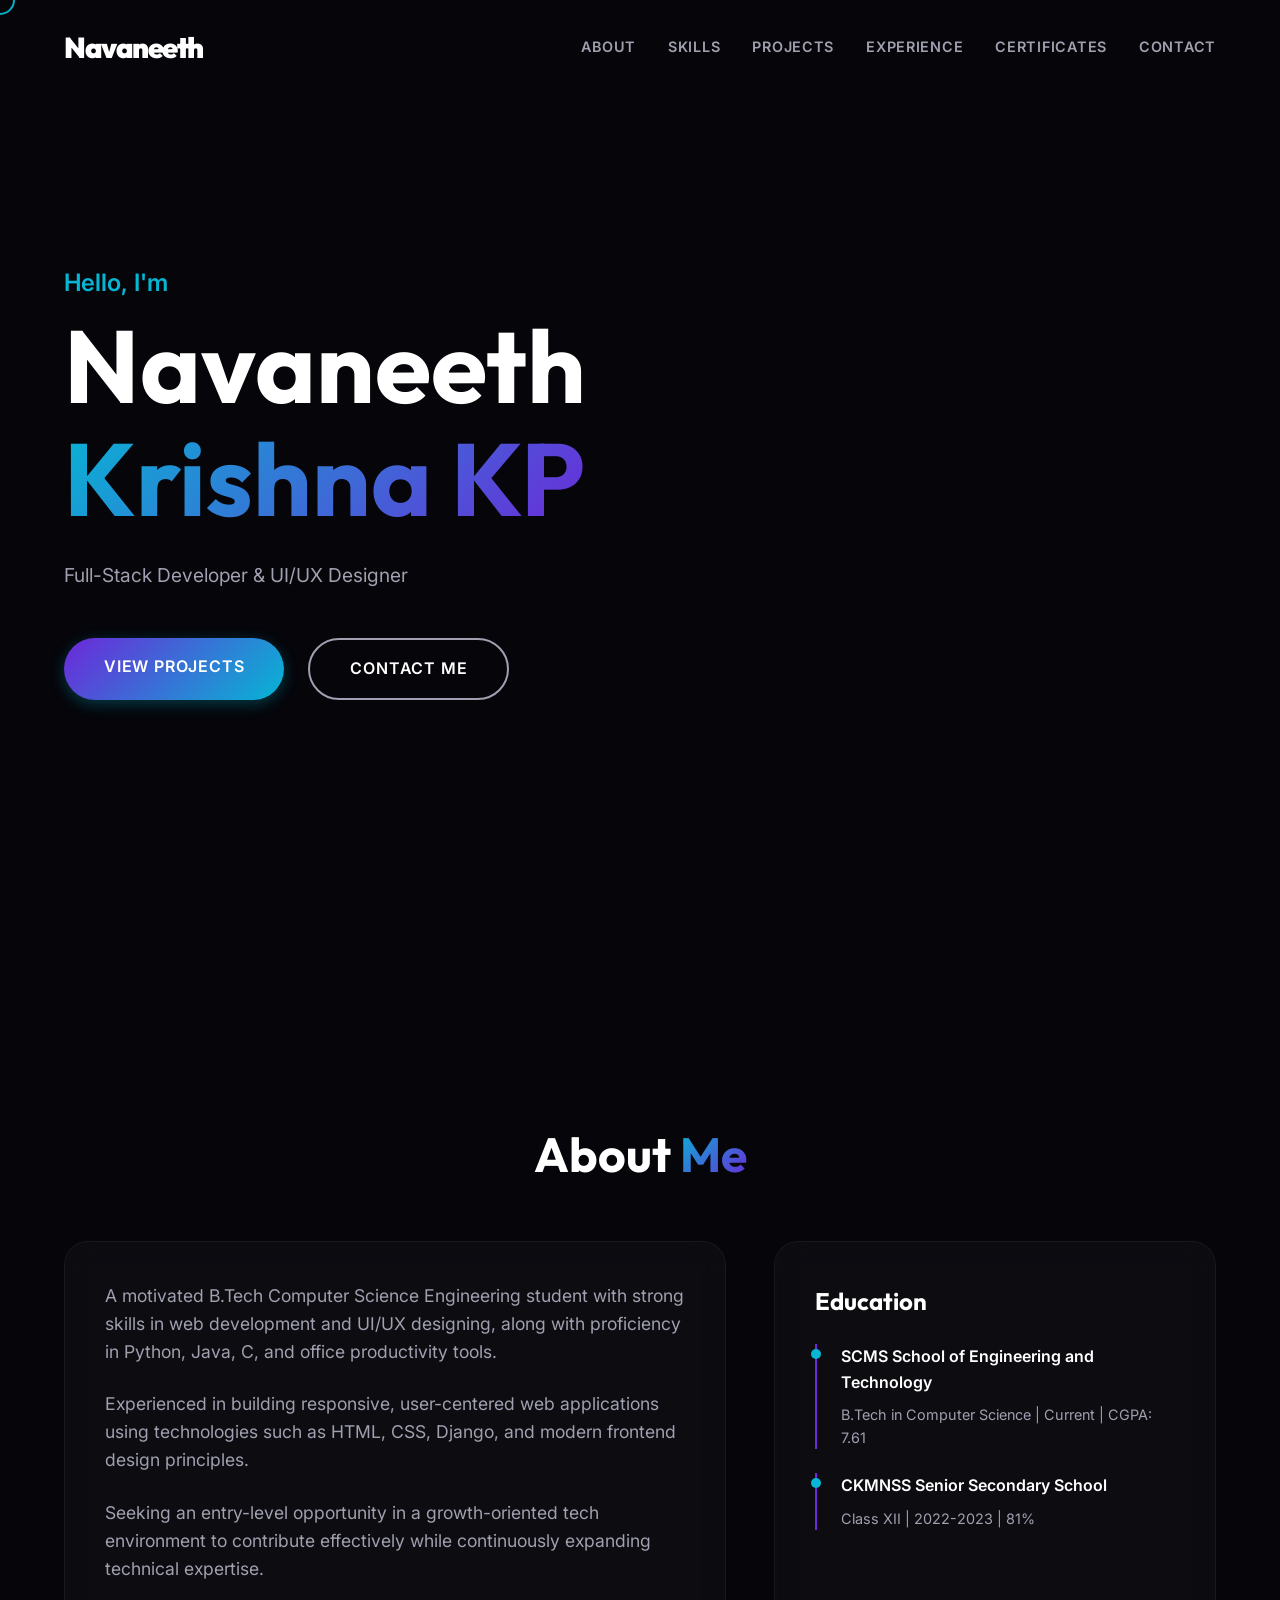
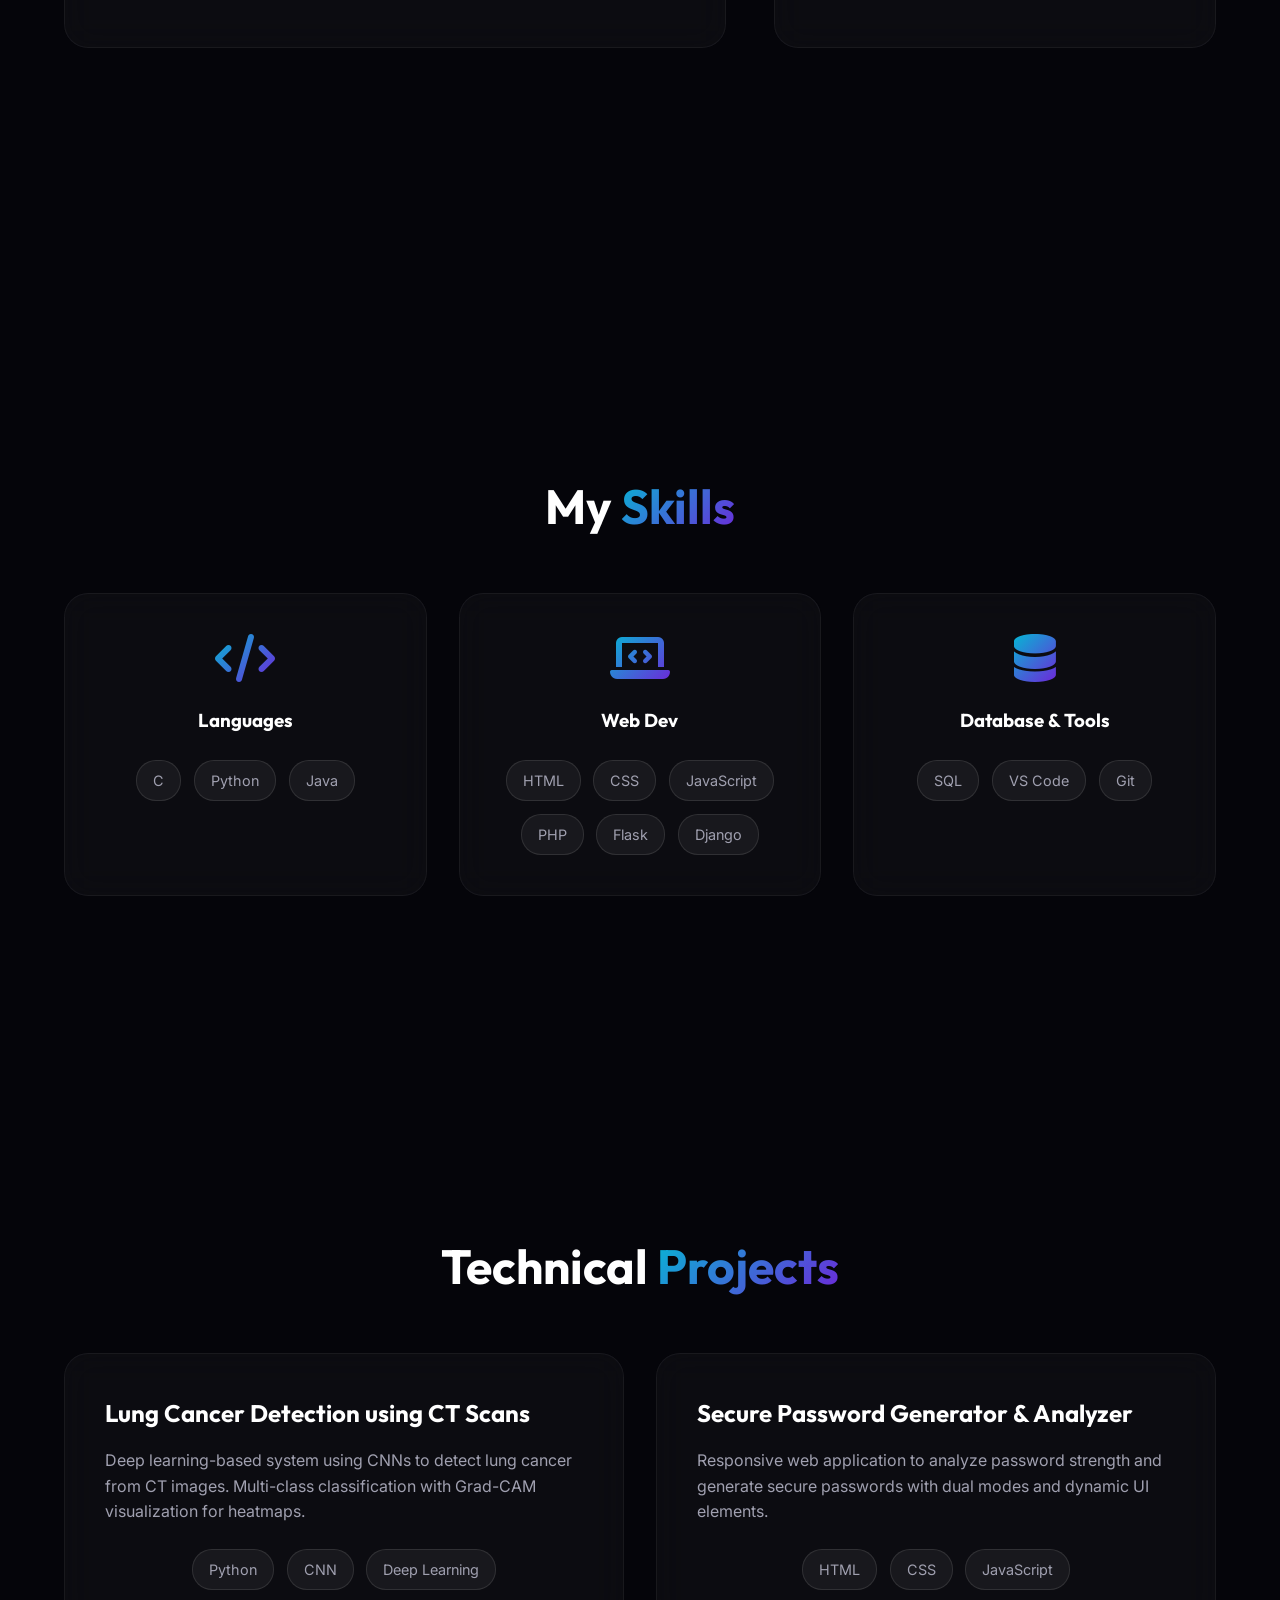
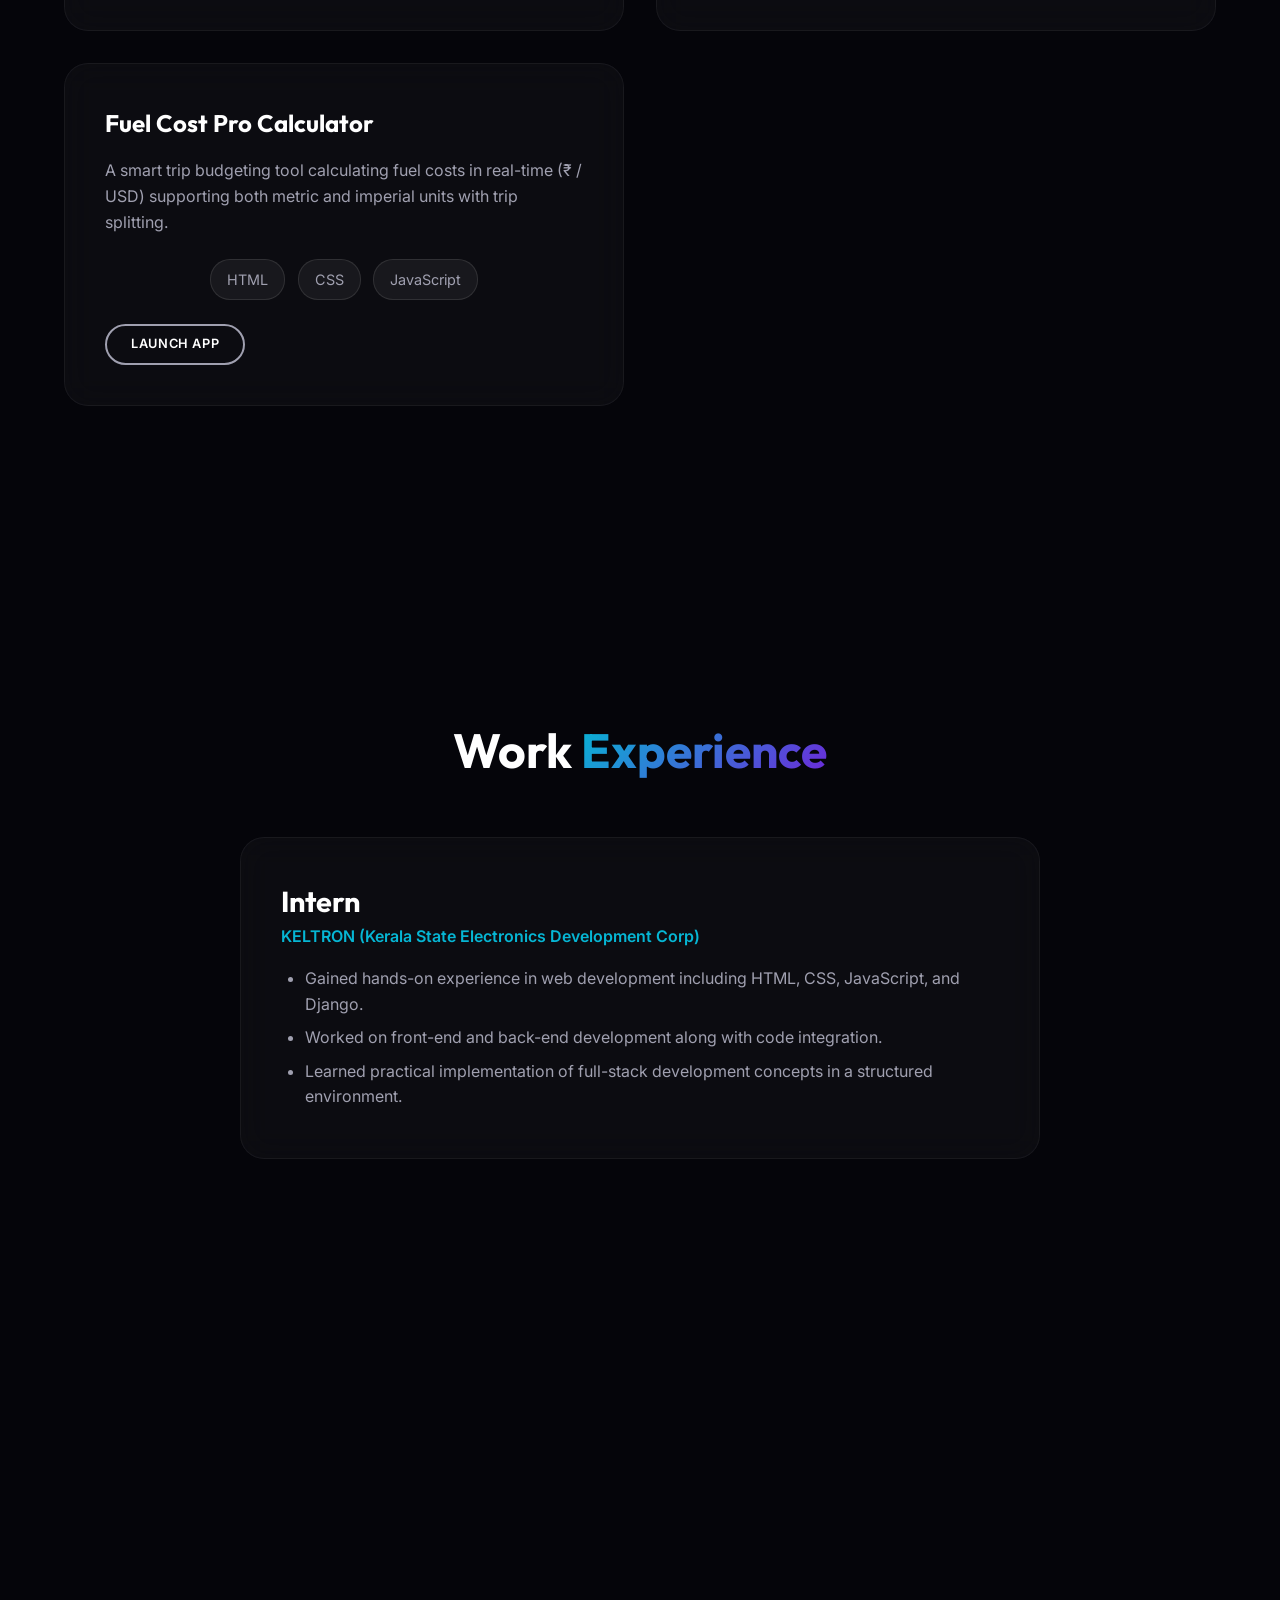
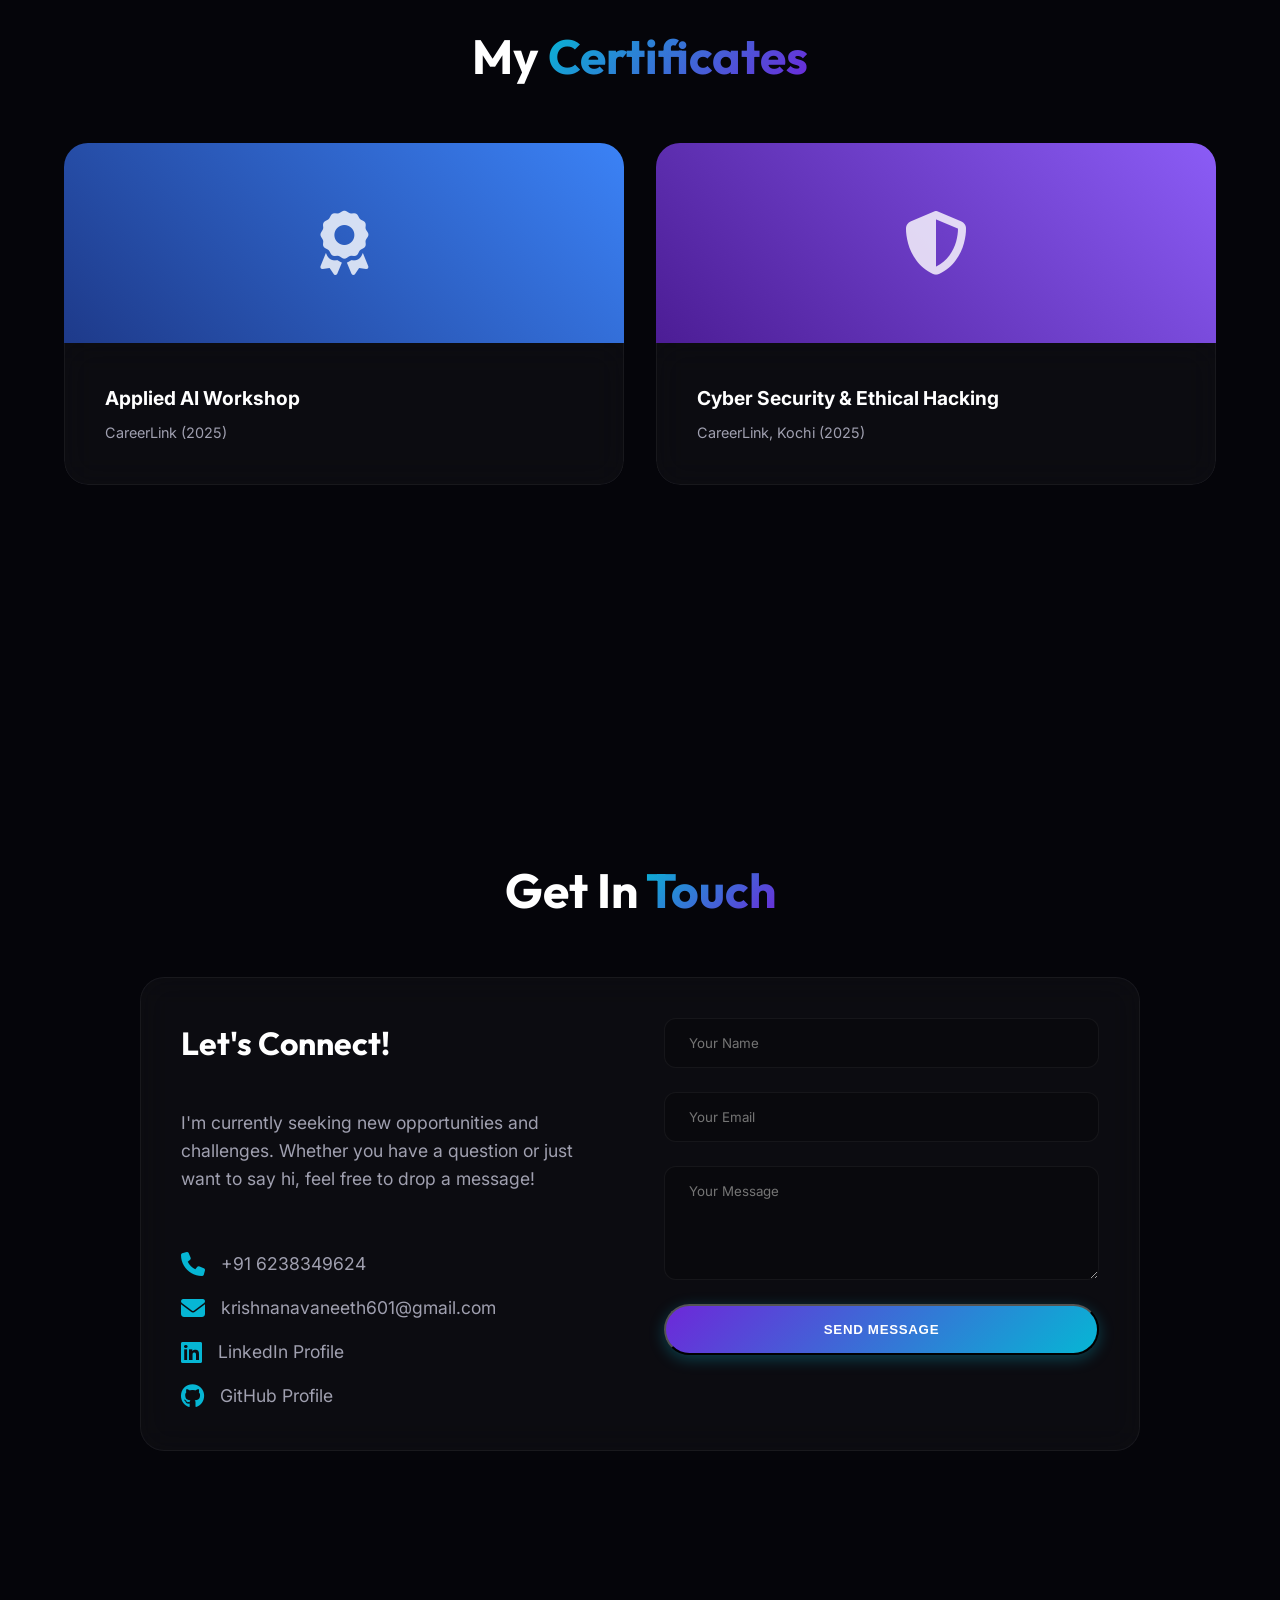
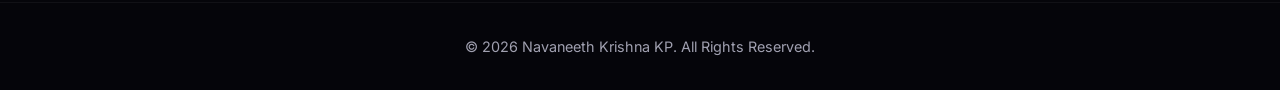
==== index.html @ 48775847 "Initial commit of 3D Portfolio project" ====
<!DOCTYPE html>
<html lang="en">
<head>
    <meta charset="UTF-8">
    <meta name="viewport" content="width=device-width, initial-scale=1.0">
    <title>Navaneeth Krishna KP | Portfolio</title>
    <link href="https://fonts.googleapis.com/css2?family=Inter:wght@300;400;600;800&family=Outfit:wght@400;700;900&display=swap" rel="stylesheet">
    <link rel="stylesheet" href="style.css">
    
    <!-- Three.js -->
    <script src="https://cdnjs.cloudflare.com/ajax/libs/three.js/r128/three.min.js"></script>
    
    <!-- GSAP for animations -->
    <script src="https://cdnjs.cloudflare.com/ajax/libs/gsap/3.12.2/gsap.min.js"></script>
    <script src="https://cdnjs.cloudflare.com/ajax/libs/gsap/3.12.2/ScrollTrigger.min.js"></script>

    <!-- FontAwesome for icons -->
    <link rel="stylesheet" href="https://cdnjs.cloudflare.com/ajax/libs/font-awesome/6.4.0/css/all.min.css">
</head>
<body>
    <!-- 3D Canvas Background -->
    <canvas id="bg"></canvas>

    <!-- Custom Cursor -->
    <div id="cursor"></div>

    <nav>
        <div class="logo">Navaneeth</div>
        <ul class="nav-links">
            <li><a href="#about">About</a></li>
            <li><a href="#skills">Skills</a></li>
            <li><a href="#projects">Projects</a></li>
            <li><a href="#experience">Experience</a></li>
            <li><a href="#certificates">Certificates</a></li>
            <li><a href="#contact">Contact</a></li>
        </ul>
    </nav>

    <main>
        <!-- Hero Section -->
        <section id="hero" class="section">
            <div class="hero-content">
                <h2 class="subtitle">Hello, I'm</h2>
                <h1 class="title">Navaneeth <span class="highlight">Krishna KP</span></h1>
                <p class="tagline">Full-Stack Developer & UI/UX Designer</p>
                <div class="hero-buttons">
                    <a href="#projects" class="btn btn-primary">View Projects</a>
                    <a href="#contact" class="btn btn-outline">Contact Me</a>
                </div>
            </div>
        </section>

        <!-- About Section -->
        <section id="about" class="section">
            <h2 class="section-title">About <span class="highlight">Me</span></h2>
            <div class="about-grid">
                <div class="about-text glass-card">
                    <p>A motivated B.Tech Computer Science Engineering student with strong skills in web development and UI/UX designing, along with proficiency in Python, Java, C, and office productivity tools.</p>
                    <p>Experienced in building responsive, user-centered web applications using technologies such as HTML, CSS, Django, and modern frontend design principles.</p>
                    <p>Seeking an entry-level opportunity in a growth-oriented tech environment to contribute effectively while continuously expanding technical expertise.</p>
                </div>
                <div class="about-stats glass-card">
                    <h3>Education</h3>
                    <div class="timeline-item">
                        <h4>SCMS School of Engineering and Technology</h4>
                        <p>B.Tech in Computer Science | Current | CGPA: 7.61</p>
                    </div>
                    <div class="timeline-item">
                        <h4>CKMNSS Senior Secondary School</h4>
                        <p>Class XII | 2022-2023 | 81%</p>
                    </div>
                </div>
            </div>
        </section>

        <!-- Skills Section -->
        <section id="skills" class="section">
            <h2 class="section-title">My <span class="highlight">Skills</span></h2>
            <div class="skills-grid">
                <div class="skill-category glass-card">
                    <i class="fa-solid fa-code skill-icon"></i>
                    <h3>Languages</h3>
                    <div class="tags">
                        <span>C</span><span>Python</span><span>Java</span>
                    </div>
                </div>
                <div class="skill-category glass-card">
                    <i class="fa-solid fa-laptop-code skill-icon"></i>
                    <h3>Web Dev</h3>
                    <div class="tags">
                        <span>HTML</span><span>CSS</span><span>JavaScript</span><span>PHP</span><span>Flask</span><span>Django</span>
                    </div>
                </div>
                <div class="skill-category glass-card">
                    <i class="fa-solid fa-database skill-icon"></i>
                    <h3>Database & Tools</h3>
                    <div class="tags">
                        <span>SQL</span><span>VS Code</span><span>Git</span>
                    </div>
                </div>
            </div>
        </section>

        <!-- Projects Section -->
        <section id="projects" class="section">
            <h2 class="section-title">Technical <span class="highlight">Projects</span></h2>
            <div class="projects-grid">
                <div class="project-card glass-card">
                    <div class="project-content">
                        <h3>Lung Cancer Detection using CT Scans</h3>
                        <p>Deep learning-based system using CNNs to detect lung cancer from CT images. Multi-class classification with Grad-CAM visualization for heatmaps.</p>
                        <div class="tags">
                            <span>Python</span><span>CNN</span><span>Deep Learning</span>
                        </div>
                    </div>
                </div>
                <div class="project-card glass-card">
                    <div class="project-content">
                        <h3>Secure Password Generator & Analyzer</h3>
                        <p>Responsive web application to analyze password strength and generate secure passwords with dual modes and dynamic UI elements.</p>
                        <div class="tags">
                            <span>HTML</span><span>CSS</span><span>JavaScript</span>
                        </div>
                    </div>
                </div>
                <div class="project-card glass-card">
                    <div class="project-content">
                        <h3>Fuel Cost Pro Calculator</h3>
                        <p>A smart trip budgeting tool calculating fuel costs in real-time (₹ / USD) supporting both metric and imperial units with trip splitting.</p>
                        <div class="tags">
                            <span>HTML</span><span>CSS</span><span>JavaScript</span>
                        </div>
                        <a href="fcc.html" target="_blank" class="btn btn-outline" style="margin-top: 1.5rem; padding: 0.5rem 1.5rem; font-size: 0.8rem; cursor: pointer;">Launch App</a>
                    </div>
                </div>
            </div>
        </section>

        <!-- Experience Section -->
        <section id="experience" class="section">
            <h2 class="section-title">Work <span class="highlight">Experience</span></h2>
            <div class="experience-list">
                <div class="experience-card glass-card">
                    <div class="exp-header">
                        <h3>Intern</h3>
                        <span class="company">KELTRON (Kerala State Electronics Development Corp)</span>
                    </div>
                    <ul class="exp-points">
                        <li>Gained hands-on experience in web development including HTML, CSS, JavaScript, and Django.</li>
                        <li>Worked on front-end and back-end development along with code integration.</li>
                        <li>Learned practical implementation of full-stack development concepts in a structured environment.</li>
                    </ul>
                </div>
            </div>
        </section>

        <!-- Certificates Section -->
        <section id="certificates" class="section">
            <h2 class="section-title">My <span class="highlight">Certificates</span></h2>
            <div class="cert-grid">
                <div class="cert-card" onclick="openModal('cert1')">
                    <div class="cert-image bg-gradient-1">
                        <i class="fa-solid fa-award"></i>
                    </div>
                    <div class="cert-info glass-card">
                        <h3>Applied AI Workshop</h3>
                        <p>CareerLink (2025)</p>
                    </div>
                </div>
                <div class="cert-card" onclick="openModal('cert2')">
                    <div class="cert-image bg-gradient-2">
                        <i class="fa-solid fa-shield-halved"></i>
                    </div>
                    <div class="cert-info glass-card">
                        <h3>Cyber Security & Ethical Hacking</h3>
                        <p>CareerLink, Kochi (2025)</p>
                    </div>
                </div>
            </div>
        </section>

        <!-- Contact Section -->
        <section id="contact" class="section">
            <h2 class="section-title">Get In <span class="highlight">Touch</span></h2>
            <div class="contact-container glass-card">
                <div class="contact-info">
                    <h3 style="font-family: var(--font-heading); font-size: 2rem; margin-bottom: 1rem; color: #fff;">Let's Connect!</h3>
                    <p style="color: var(--text-secondary); margin-bottom: 2rem; font-size: 1.1rem; line-height: 1.6;">I'm currently seeking new opportunities and challenges. Whether you have a question or just want to say hi, feel free to drop a message!</p>
                    <div class="contact-details" style="display: flex; flex-direction: column; gap: 1rem;">
                        <p><i class="fa-solid fa-phone"></i> +91 6238349624</p>
                        <p><i class="fa-solid fa-envelope"></i> krishnanavaneeth601@gmail.com</p>
                        <p><i class="fa-brands fa-linkedin"></i> <a href="https://www.linkedin.com/in/navaneeth-krishna-kp-28368021a" target="_blank">LinkedIn Profile</a></p>
                        <p><i class="fa-brands fa-github"></i> <a href="https://github.com/navaneethkrishna07" target="_blank">GitHub Profile</a></p>
                    </div>
                </div>
                <form class="contact-form" onsubmit="event.preventDefault(); alert('Message sent successfully!');">
                    <input type="text" placeholder="Your Name" required>
                    <input type="email" placeholder="Your Email" required>
                    <textarea placeholder="Your Message" rows="5" required></textarea>
                    <button type="submit" class="btn btn-primary">Send Message</button>
                </form>
            </div>
        </section>
    </main>

    <!-- Footer -->
    <footer style="text-align: center; padding: 2rem; border-top: 1px solid rgba(255,255,255,0.05); color: var(--text-secondary); font-size: 0.9rem; margin-top: 2rem; position: relative; z-index: 2;">
        <p>&copy; 2026 Navaneeth Krishna KP. All Rights Reserved.</p>
    </footer>

    <!-- Certificate Modal -->
    <div id="certModal" class="modal">
        <span class="close" onclick="closeModal()">&times;</span>
        <div class="modal-content glass-card" style="max-width: 800px; padding: 1rem;">
            <h2 id="modalTitle" style="margin-bottom: 1rem;">Certificate</h2>
            <div id="modalImageContainer" style="width: 100%; display: flex; justify-content: center; align-items: center; border-radius: 12px; overflow: hidden; background: rgba(0,0,0,0.3);">
                <img id="modalImage" src="" alt="Certificate" style="max-width: 100%; max-height: 80vh; object-fit: contain;">
            </div>
        </div>
    </div>

    <!-- Scripts -->
    <script src="script.js"></script>
</body>
</html>
---- style.css ----
:root {
    /* Colors - Dark Premium Aesthetic */
    --bg-color: #05050a;
    --text-primary: #ffffff;
    --text-secondary: #a0a0b0;
    --accent-1: #6d28d9; /* Deep Purple */
    --accent-2: #06b6d4; /* Cyan */
    --glass-bg: rgba(255, 255, 255, 0.03);
    --glass-border: rgba(255, 255, 255, 0.05);
    
    /* Typography */
    --font-sans: 'Inter', sans-serif;
    --font-heading: 'Outfit', sans-serif;
}

* {
    margin: 0;
    padding: 0;
    box-sizing: border-box;
}

html {
    scroll-behavior: smooth;
    overflow-x: hidden;
}

body {
    background-color: var(--bg-color);
    color: var(--text-primary);
    font-family: var(--font-sans);
    line-height: 1.6;
    overflow-x: hidden;
    cursor: none; /* Hide default cursor to use custom 3D cursor */
}

/* 3D Canvas Background */
#bg {
    position: fixed;
    top: 0;
    left: 0;
    width: 100vw;
    height: 100vh;
    z-index: -1;
}

/* Custom Cursor */
#cursor {
    position: fixed;
    top: 0;
    left: 0;
    width: 30px;
    height: 30px;
    border: 2px solid var(--accent-2);
    border-radius: 50%;
    transform: translate(-50%, -50%);
    pointer-events: none;
    z-index: 9999;
    mix-blend-mode: difference;
    transition: width 0.2s, height 0.2s, background-color 0.2s;
}

a:hover ~ #cursor, button:hover ~ #cursor {
    width: 50px;
    height: 50px;
    background-color: rgba(6, 182, 212, 0.2);
}

/* Typography styles */
.highlight {
    background: linear-gradient(135deg, var(--accent-2), var(--accent-1));
    -webkit-background-clip: text;
    -webkit-text-fill-color: transparent;
    font-weight: bold;
}

.section-title {
    font-family: var(--font-heading);
    font-size: 3rem;
    margin-bottom: 3rem;
    text-align: center;
    position: relative;
    z-index: 2;
}

/* Glassmorphism Classes */
.glass-card {
    background: var(--glass-bg);
    backdrop-filter: blur(16px);
    -webkit-backdrop-filter: blur(16px);
    border: 1px solid var(--glass-border);
    border-radius: 24px;
    padding: 2.5rem;
    position: relative;
    overflow: hidden;
    transition: transform 0.3s ease, border-color 0.3s ease, box-shadow 0.3s ease;
}

.glass-card::before {
    content: '';
    position: absolute;
    top: -50%; left: -50%;
    width: 200%; height: 200%;
    background: radial-gradient(circle, rgba(255,255,255,0.05) 0%, transparent 60%);
    opacity: 0;
    transition: opacity 0.3s;
    pointer-events: none;
}

.glass-card:hover {
    transform: translateY(-5px);
    border-color: rgba(255, 255, 255, 0.1);
    box-shadow: 0 10px 30px -10px rgba(0, 0, 0, 0.5);
}

.glass-card:hover::before {
    opacity: 1;
}

/* Navigation */
nav {
    position: fixed;
    top: 0;
    width: 100%;
    padding: 1.5rem 5%;
    display: flex;
    justify-content: space-between;
    align-items: center;
    z-index: 100;
    transition: background 0.3s ease, padding 0.3s ease;
}

nav.scrolled {
    background: rgba(5, 5, 10, 0.8);
    backdrop-filter: blur(12px);
    padding: 1rem 5%;
    border-bottom: 1px solid var(--glass-border);
}

.logo {
    font-family: var(--font-heading);
    font-weight: 900;
    font-size: 1.8rem;
    letter-spacing: -0.05em;
    color: #fff;
}

.nav-links {
    list-style: none;
    display: flex;
    gap: 2rem;
}

.nav-links a {
    color: var(--text-secondary);
    text-decoration: none;
    font-weight: 600;
    font-size: 0.9rem;
    text-transform: uppercase;
    letter-spacing: 0.05em;
    transition: color 0.3s ease;
    position: relative;
}

.nav-links a:hover {
    color: #fff;
}

.nav-links a::after {
    content: '';
    position: absolute;
    bottom: -5px;
    left: 0;
    width: 0%;
    height: 2px;
    background: var(--accent-2);
    transition: width 0.3s ease;
}

.nav-links a:hover::after {
    width: 100%;
}

/* Generic Section Styles */
.section {
    min-height: 100vh;
    padding: 8rem 5% 4rem;
    display: flex;
    flex-direction: column;
    justify-content: center;
    position: relative;
    z-index: 2;
}

/* Buttons */
.btn {
    display: inline-block;
    padding: 1rem 2.5rem;
    border-radius: 50px;
    font-weight: 600;
    text-decoration: none;
    text-transform: uppercase;
    letter-spacing: 0.05em;
    transition: all 0.3s ease;
    cursor: none; /* Due to custom cursor */
}

.btn-primary {
    background: linear-gradient(135deg, #6d28d9, #06b6d4);
    color: #fff;
    box-shadow: 0 4px 15px rgba(6, 182, 212, 0.3);
}

.btn-primary:hover {
    transform: translateY(-3px) scale(1.05);
    box-shadow: 0 8px 25px rgba(6, 182, 212, 0.5);
}

.btn-outline {
    background: transparent;
    border: 2px solid var(--text-secondary);
    color: var(--text-primary);
}

.btn-outline:hover {
    border-color: #fff;
    color: #fff;
} /* End Buttons */

/* Hero Section */
.hero-content {
    max-width: 800px;
}

.hero-content .subtitle {
    color: var(--accent-2);
    font-weight: 600;
    font-size: 1.5rem;
    margin-bottom: 0.5rem;
}

.hero-content .title {
    font-family: var(--font-heading);
    font-size: clamp(4rem, 8vw, 7rem);
    line-height: 1.1;
    margin-bottom: 1.5rem;
}

.hero-content .tagline {
    font-size: 1.2rem;
    color: var(--text-secondary);
    margin-bottom: 3rem;
    max-width: 600px;
}

.hero-buttons {
    display: flex;
    gap: 1.5rem;
}

/* About Section */
.about-grid {
    display: grid;
    grid-template-columns: 3fr 2fr;
    gap: 3rem;
}

.about-text p {
    margin-bottom: 1.5rem;
    font-size: 1.1rem;
    color: var(--text-secondary);
}

.about-stats h3 {
    font-family: var(--font-heading);
    font-size: 1.5rem;
    margin-bottom: 1.5rem;
    color: var(--text-primary);
}

.timeline-item {
    margin-bottom: 1.5rem;
    padding-left: 1.5rem;
    border-left: 2px solid var(--accent-1);
    position: relative;
}

.timeline-item::before {
    content: '';
    position: absolute;
    left: -6px;
    top: 5px;
    width: 10px;
    height: 10px;
    border-radius: 50%;
    background: var(--accent-2);
}

.timeline-item h4 {
    font-weight: 600;
    color: #fff;
}

.timeline-item p {
    font-size: 0.9rem;
    color: var(--text-secondary);
    margin-top: 0.5rem;
}

/* Skills Section */
.skills-grid {
    display: grid;
    grid-template-columns: repeat(auto-fit, minmax(300px, 1fr));
    gap: 2rem;
}

.skill-category {
    text-align: center;
}

.skill-icon {
    font-size: 3rem;
    margin-bottom: 1.5rem;
    background: linear-gradient(135deg, var(--accent-2), var(--accent-1));
    -webkit-background-clip: text;
    -webkit-text-fill-color: transparent;
}

.skill-category h3 {
    margin-bottom: 1.5rem;
    font-family: var(--font-heading);
}

.tags {
    display: flex;
    flex-wrap: wrap;
    justify-content: center;
    gap: 0.8rem;
}

.tags span {
    padding: 0.5rem 1rem;
    background: rgba(255, 255, 255, 0.05);
    border: 1px solid rgba(255, 255, 255, 0.1);
    border-radius: 20px;
    font-size: 0.9rem;
    color: var(--text-secondary);
    transition: all 0.3s ease;
}

.tags span:hover {
    background: rgba(6, 182, 212, 0.2);
    border-color: var(--accent-2);
    color: #fff;
    transform: translateY(-2px);
}

/* Projects Section */
.projects-grid {
    display: grid;
    grid-template-columns: repeat(auto-fit, minmax(400px, 1fr));
    gap: 2rem;
}

.project-card h3 {
    font-family: var(--font-heading);
    font-size: 1.5rem;
    margin-bottom: 1rem;
}

.project-card p {
    color: var(--text-secondary);
    margin-bottom: 1.5rem;
}

/* Experience Section */
.experience-list {
    max-width: 800px;
    margin: 0 auto;
}

.experience-card {
    margin-bottom: 2rem;
}

.exp-header {
    margin-bottom: 1rem;
}

.exp-header h3 {
    font-family: var(--font-heading);
    font-size: 1.8rem;
    color: #fff;
}

.company {
    color: var(--accent-2);
    font-weight: 600;
}

.exp-points {
    padding-left: 1.5rem;
    color: var(--text-secondary);
}

.exp-points li {
    margin-bottom: 0.5rem;
}

/* Certificates Section */
.cert-grid {
    display: grid;
    grid-template-columns: repeat(auto-fit, minmax(350px, 1fr));
    gap: 2rem;
}

.cert-card {
    cursor: none; /* custom cursor */
    border-radius: 24px;
    overflow: hidden;
    position: relative;
    transition: transform 0.3s ease;
}

.cert-card:hover {
    transform: scale(1.02);
}

.cert-image {
    height: 200px;
    display: flex;
    justify-content: center;
    align-items: center;
    font-size: 4rem;
    color: rgba(255, 255, 255, 0.8);
}

.bg-gradient-1 {
    background: linear-gradient(45deg, #1e3a8a, #3b82f6);
}

.bg-gradient-2 {
    background: linear-gradient(45deg, #4c1d95, #8b5cf6);
}

.cert-info {
    border-radius: 0 0 24px 24px !important;
    border-top: none !important;
}

.cert-info h3 {
    font-size: 1.2rem;
    margin-bottom: 0.5rem;
}

.cert-info p {
    color: var(--text-secondary);
    font-size: 0.9rem;
}

/* Contact Section */
.contact-container {
    max-width: 1000px;
    margin: 0 auto;
    display: grid;
    grid-template-columns: 1fr 1fr;
    gap: 3rem;
}

.contact-info {
    display: flex;
    flex-direction: column;
    justify-content: center;
    gap: 1.5rem;
}

.contact-info p {
    display: flex;
    align-items: center;
    gap: 1rem;
    font-size: 1.1rem;
    color: var(--text-secondary);
}

.contact-info i {
    color: var(--accent-2);
    font-size: 1.5rem;
}

.contact-info a {
    color: var(--text-secondary);
    text-decoration: none;
    transition: color 0.3s;
}

.contact-info a:hover {
    color: #fff;
}

.contact-form {
    display: flex;
    flex-direction: column;
    gap: 1.5rem;
}

.contact-form input,
.contact-form textarea {
    width: 100%;
    padding: 1rem 1.5rem;
    background: rgba(0, 0, 0, 0.2);
    border: 1px solid var(--glass-border);
    border-radius: 12px;
    color: #fff;
    font-family: var(--font-sans);
    transition: border-color 0.3s;
}

.contact-form input:focus,
.contact-form textarea:focus {
    outline: none;
    border-color: var(--accent-2);
}

/* Modal */
.modal {
    display: none; 
    position: fixed; 
    z-index: 1000; 
    left: 0;
    top: 0;
    width: 100%; 
    height: 100%; 
    background-color: rgba(0, 0, 0, 0.8);
    backdrop-filter: blur(10px);
    justify-content: center;
    align-items: center;
    opacity: 0;
    transition: opacity 0.3s ease;
}

.modal.active {
    display: flex;
    opacity: 1;
}

.modal-content {
    max-width: 600px;
    width: 90%;
    text-align: center;
    position: relative;
    transform: scale(0.8);
    transition: transform 0.3s cubic-bezier(0.175, 0.885, 0.32, 1.275);
}

.modal.active .modal-content {
    transform: scale(1);
}

.close {
    position: absolute;
    top: -40px;
    right: 0;
    color: #fff;
    font-size: 2rem;
    font-weight: bold;
    cursor: none;
}

.close:hover,
.close:focus {
    color: var(--accent-2);
}

.placeholder-cert {
    height: 300px;
    margin-top: 2rem;
    background: rgba(255, 255, 255, 0.05);
    border: 2px dashed rgba(255, 255, 255, 0.2);
    border-radius: 12px;
    display: flex;
    justify-content: center;
    align-items: center;
    font-size: 5rem;
    color: var(--accent-2);
}

/* Responsive */
@media (max-width: 900px) {
    .about-grid, .contact-container {
        grid-template-columns: 1fr;
    }
    .hero-content .title {
        font-size: 3.5rem;
    }
}

@media (max-width: 768px) {
    .nav-links {
        display: none; /* simple mobile nav approach for now */
    }
    .hero-buttons {
        flex-direction: column;
    }
    .section {
        padding: 6rem 5% 3rem;
    }
}
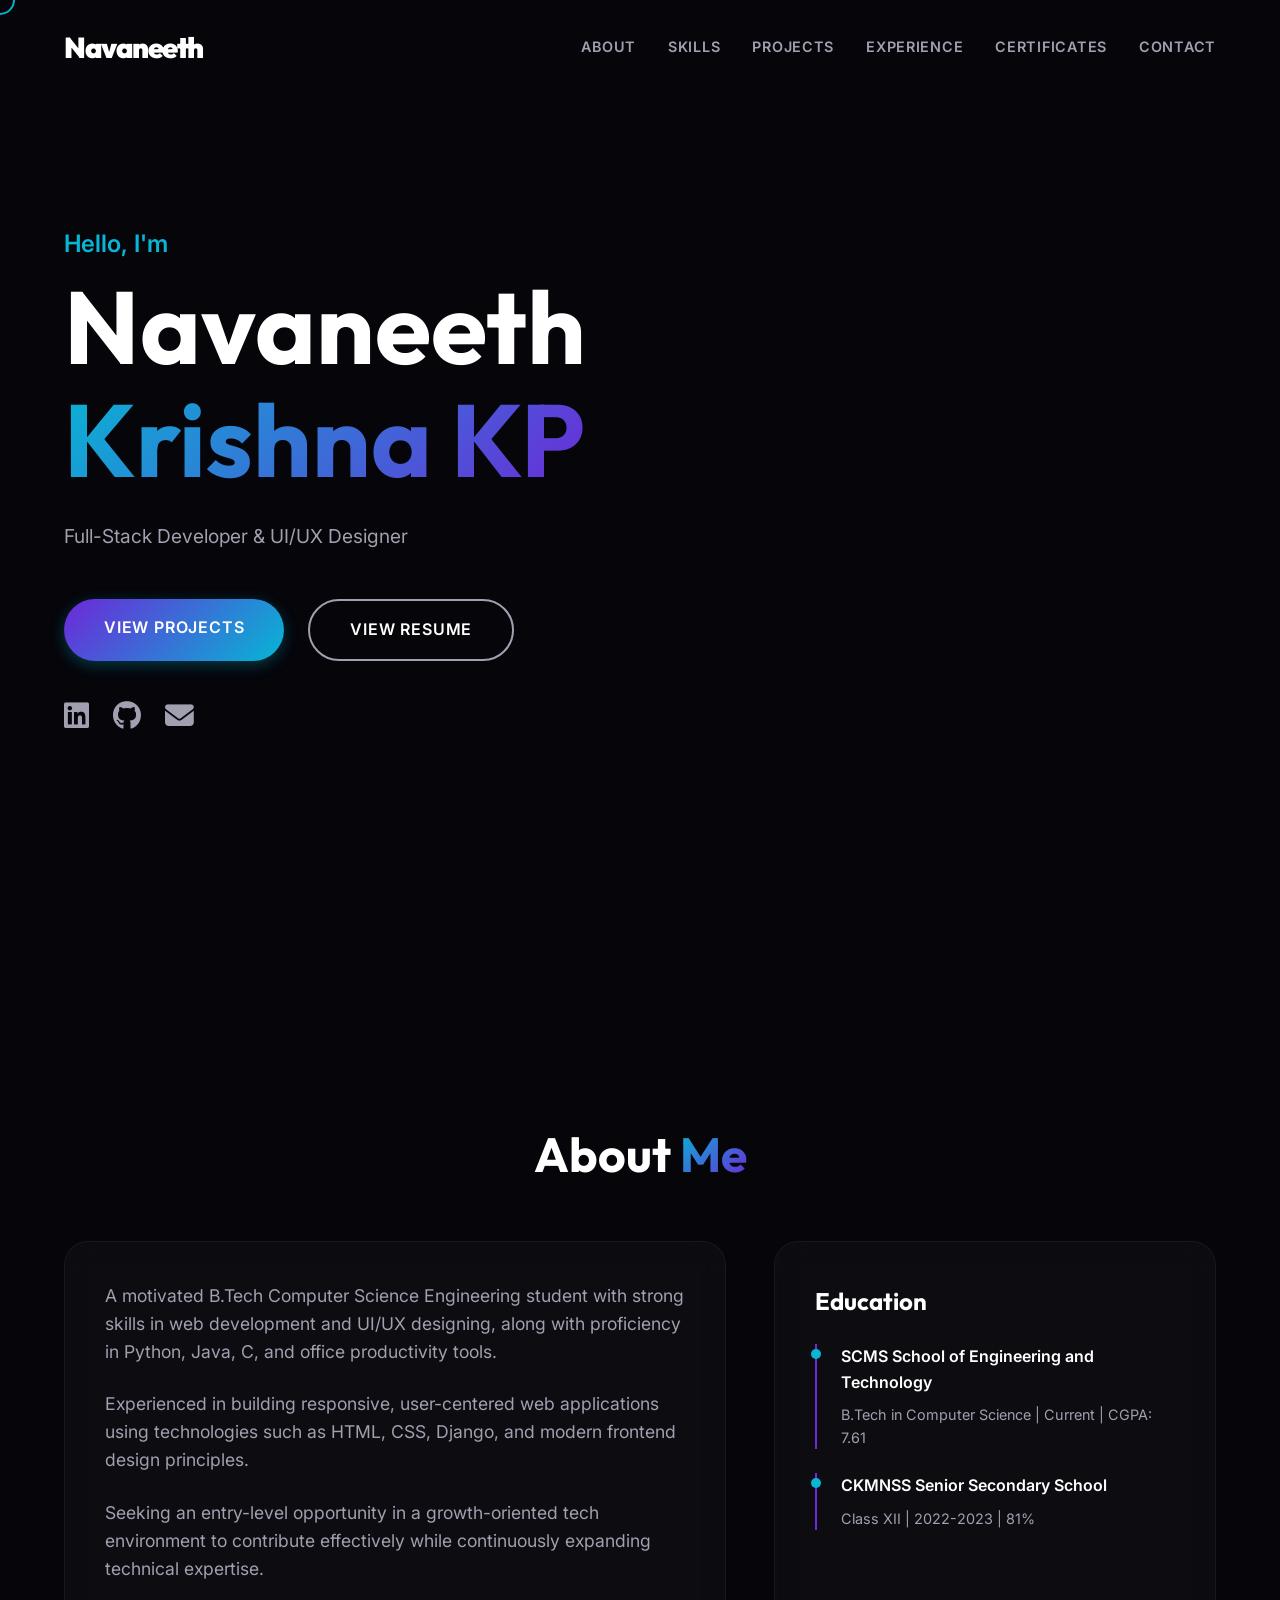
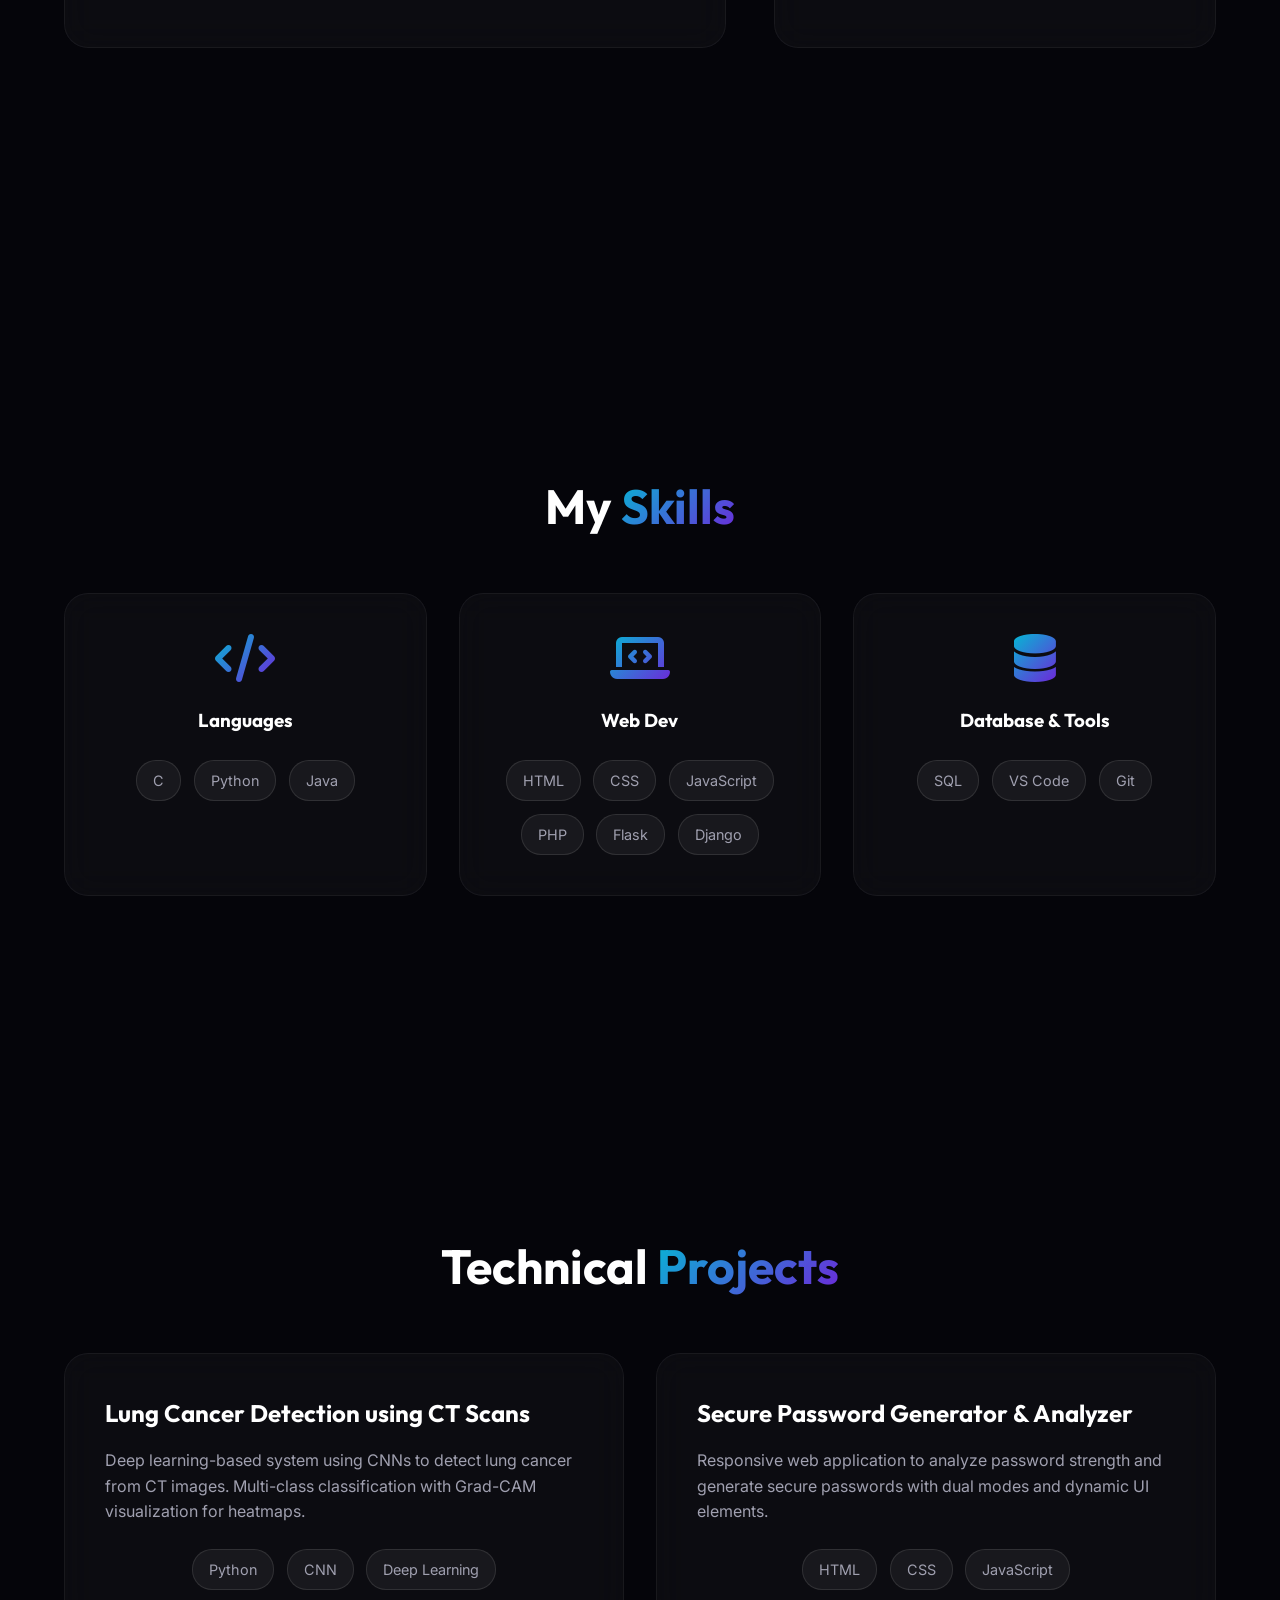
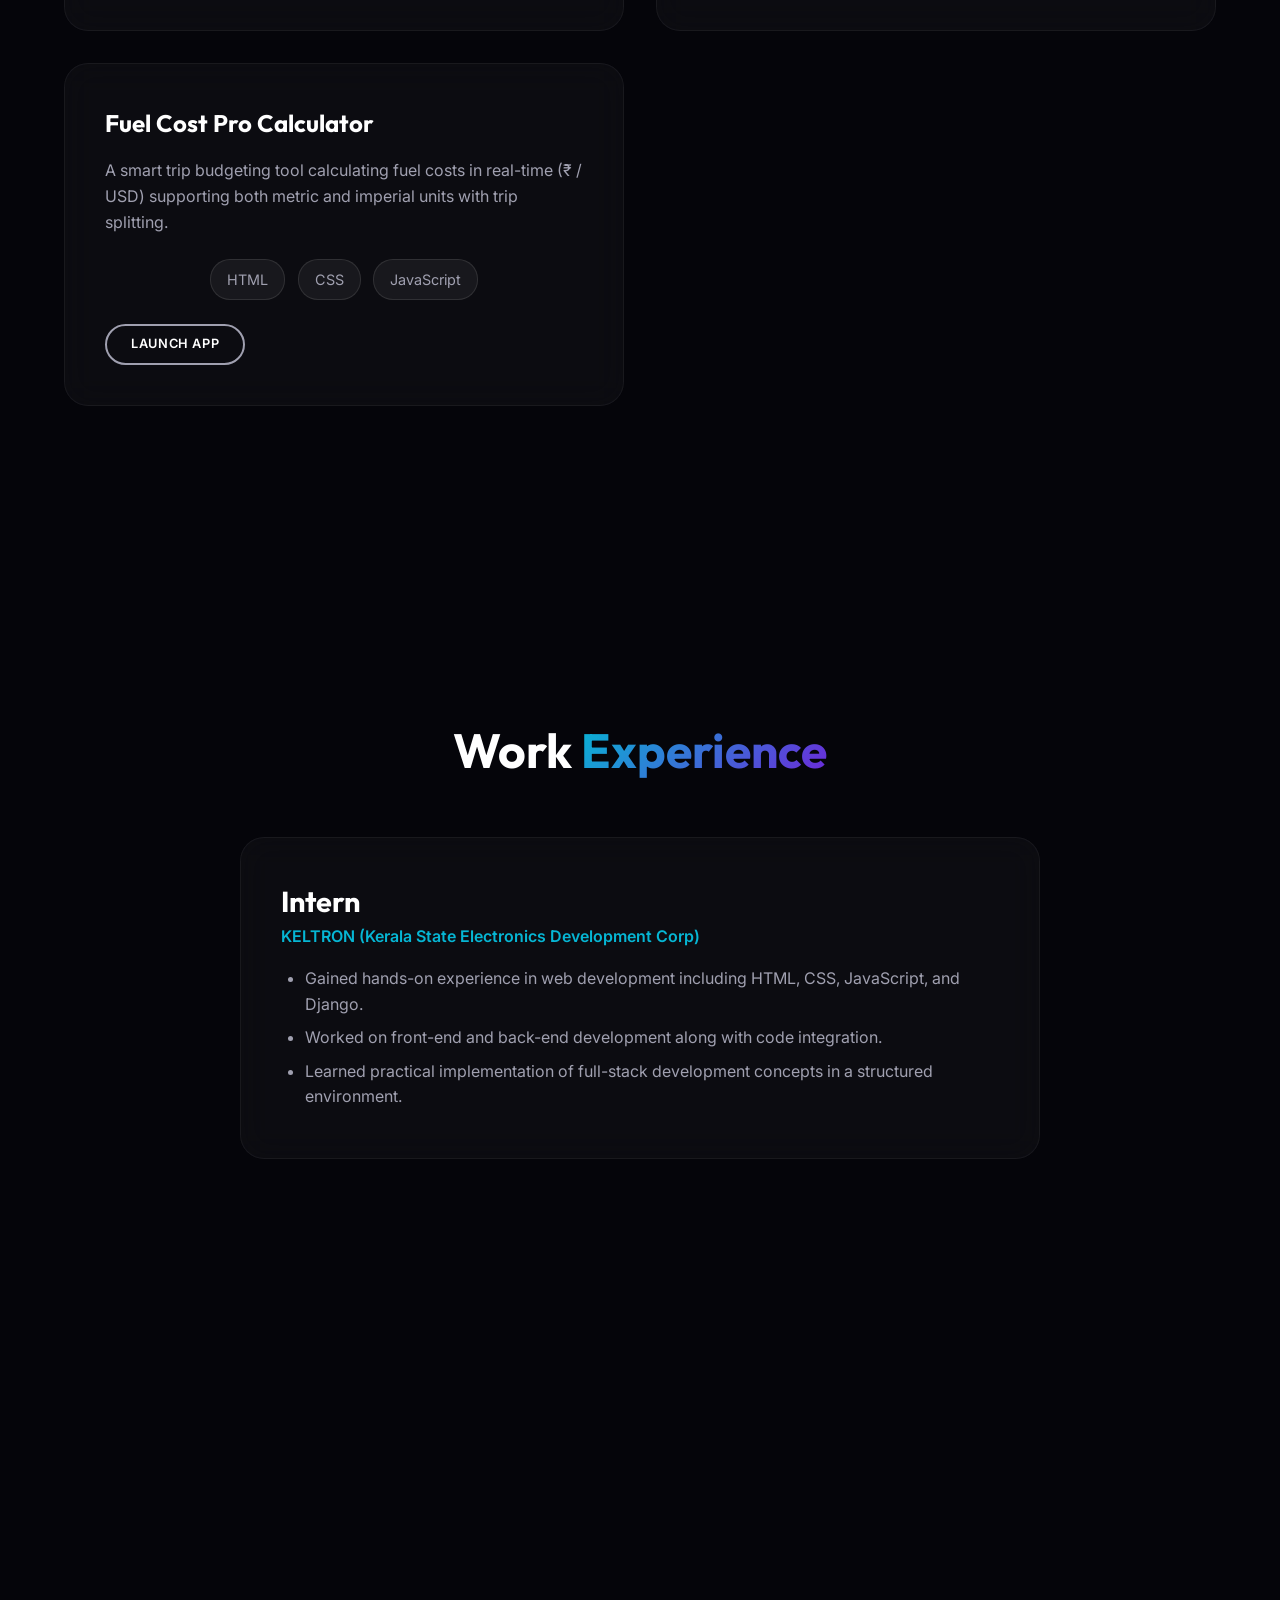
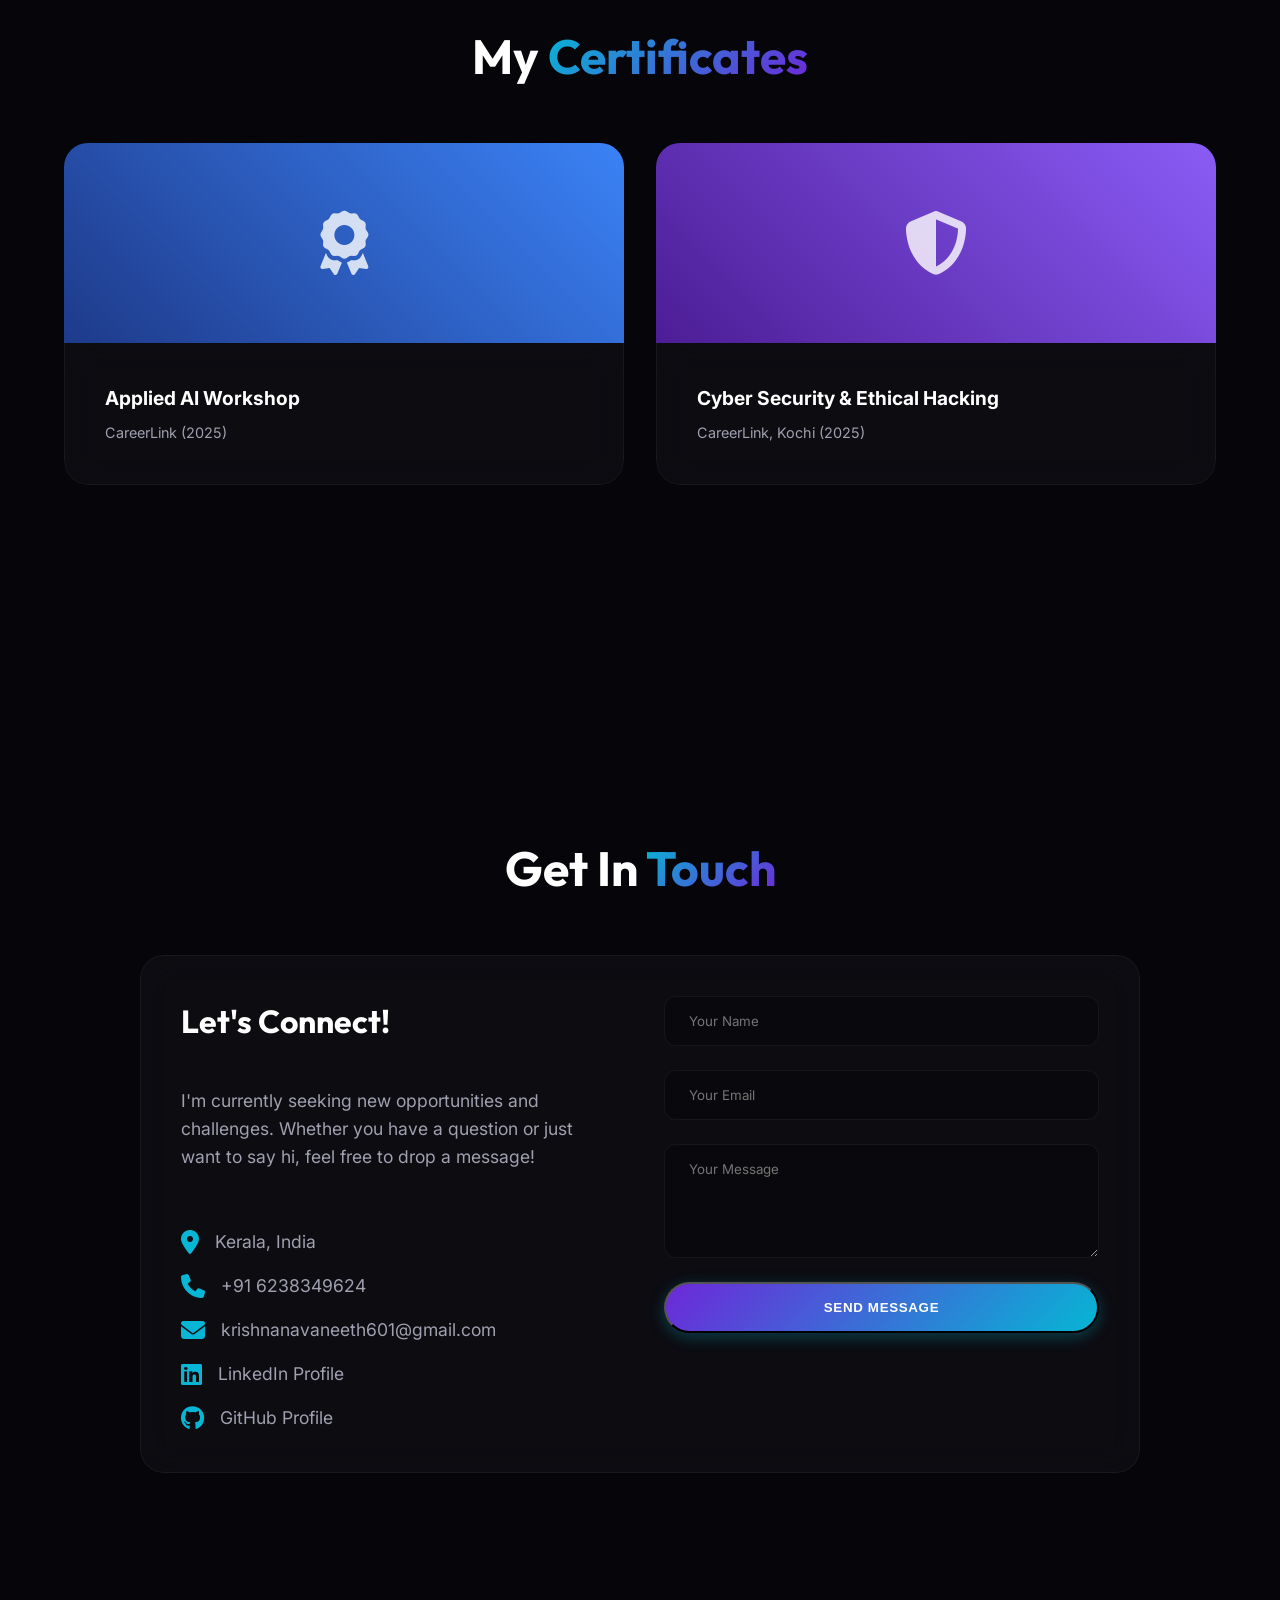
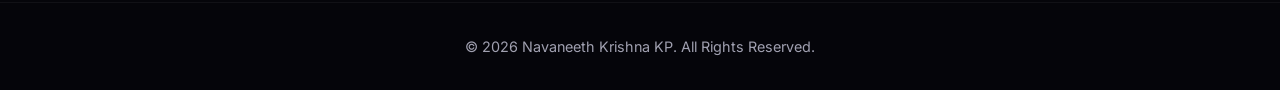
==== commit 3a0d25bd: "Update hero socials and contact location" ====
--- a/index.html
+++ b/index.html
@@ -45,7 +45,12 @@
                 <p class="tagline">Full-Stack Developer & UI/UX Designer</p>
                 <div class="hero-buttons">
                     <a href="#projects" class="btn btn-primary">View Projects</a>
-                    <a href="#contact" class="btn btn-outline">Contact Me</a>
+                    <a href="Resume Nav.pdf" target="_blank" class="btn btn-outline">View Resume</a>
+                </div>
+                <div class="hero-socials" style="margin-top: 2rem; display: flex; gap: 1.5rem; justify-content: flex-start; font-size: 1.8rem; z-index: 10;">
+                    <a href="https://www.linkedin.com/in/navaneeth-krishna-kp-28368021a" target="_blank" style="color: var(--text-secondary); transition: color 0.3s;"><i class="fa-brands fa-linkedin"></i></a>
+                    <a href="https://github.com/navaneethkrishna07" target="_blank" style="color: var(--text-secondary); transition: color 0.3s;"><i class="fa-brands fa-github"></i></a>
+                    <a href="mailto:krishnanavaneeth601@gmail.com" style="color: var(--text-secondary); transition: color 0.3s;"><i class="fa-solid fa-envelope"></i></a>
                 </div>
             </div>
         </section>
@@ -187,6 +192,7 @@
                     <h3 style="font-family: var(--font-heading); font-size: 2rem; margin-bottom: 1rem; color: #fff;">Let's Connect!</h3>
                     <p style="color: var(--text-secondary); margin-bottom: 2rem; font-size: 1.1rem; line-height: 1.6;">I'm currently seeking new opportunities and challenges. Whether you have a question or just want to say hi, feel free to drop a message!</p>
                     <div class="contact-details" style="display: flex; flex-direction: column; gap: 1rem;">
+                        <p><i class="fa-solid fa-location-dot"></i> Kerala, India</p>
                         <p><i class="fa-solid fa-phone"></i> +91 6238349624</p>
                         <p><i class="fa-solid fa-envelope"></i> krishnanavaneeth601@gmail.com</p>
                         <p><i class="fa-brands fa-linkedin"></i> <a href="https://www.linkedin.com/in/navaneeth-krishna-kp-28368021a" target="_blank">LinkedIn Profile</a></p>
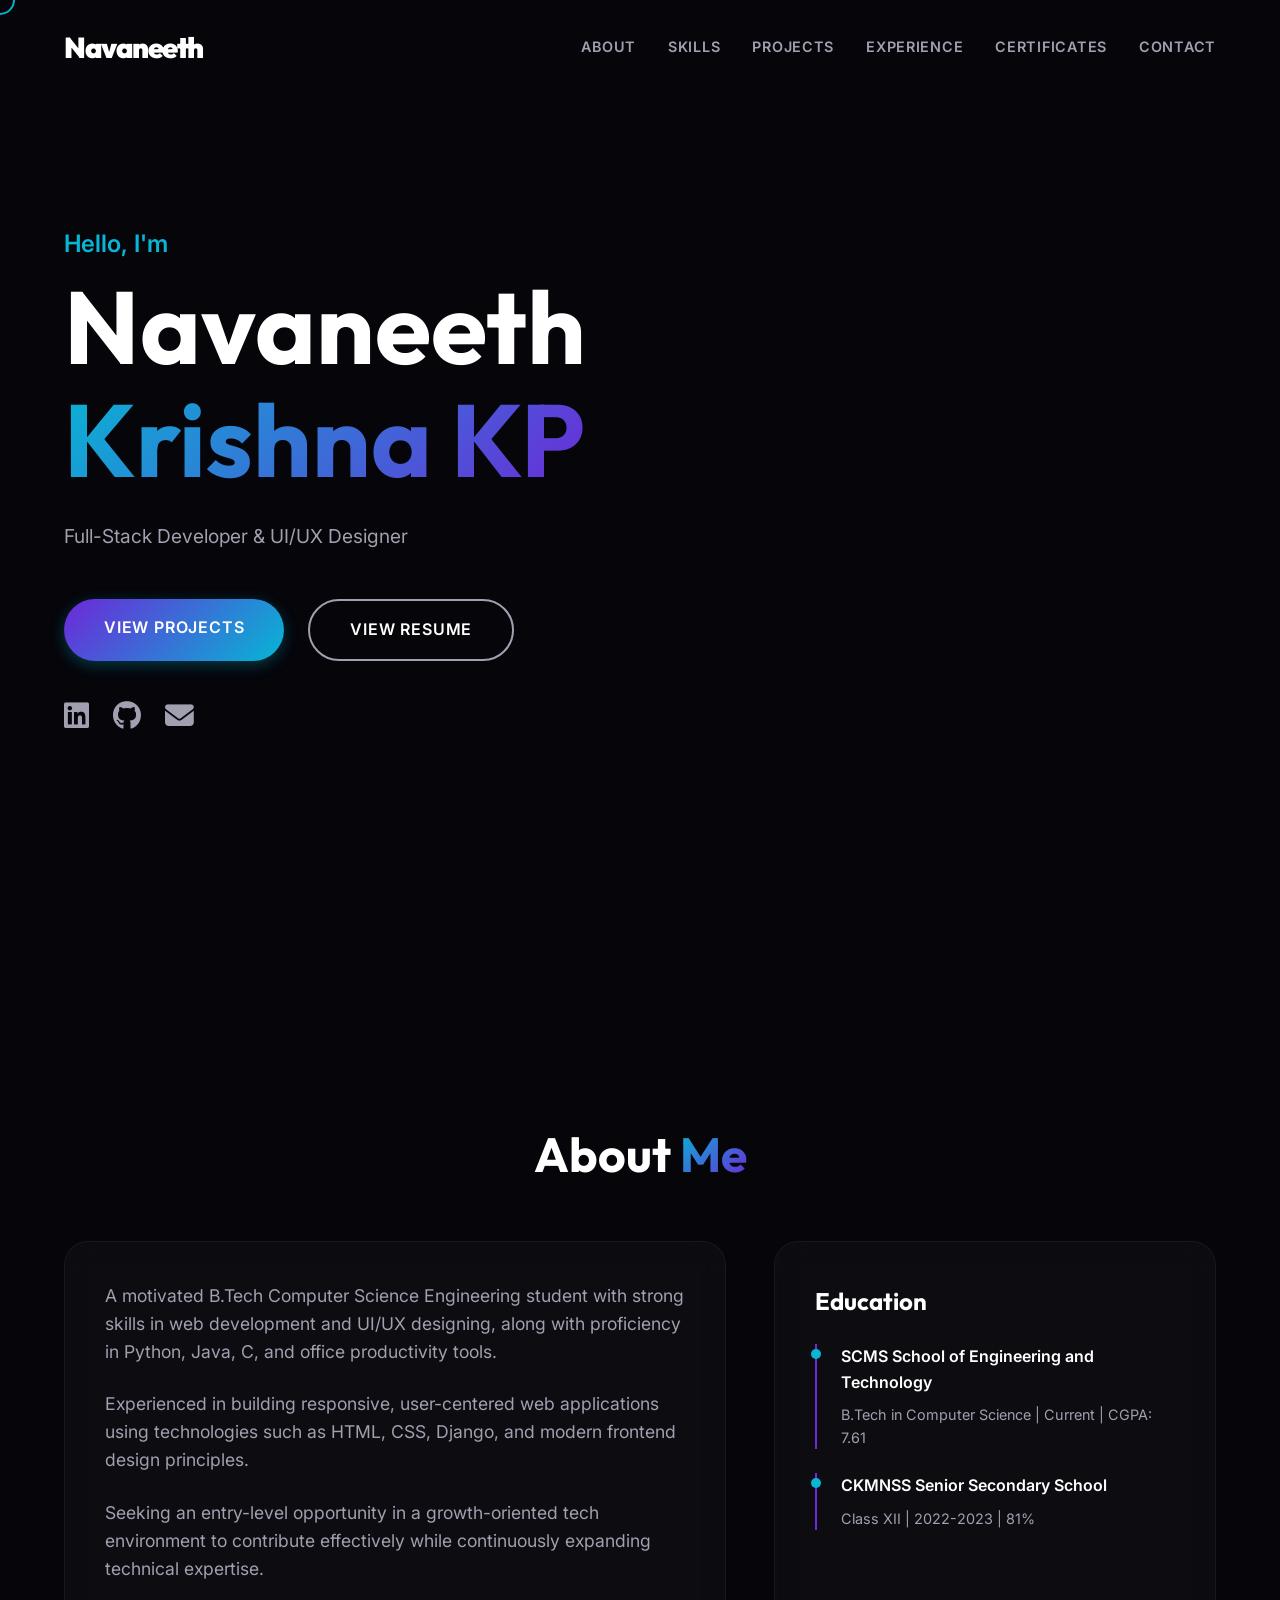
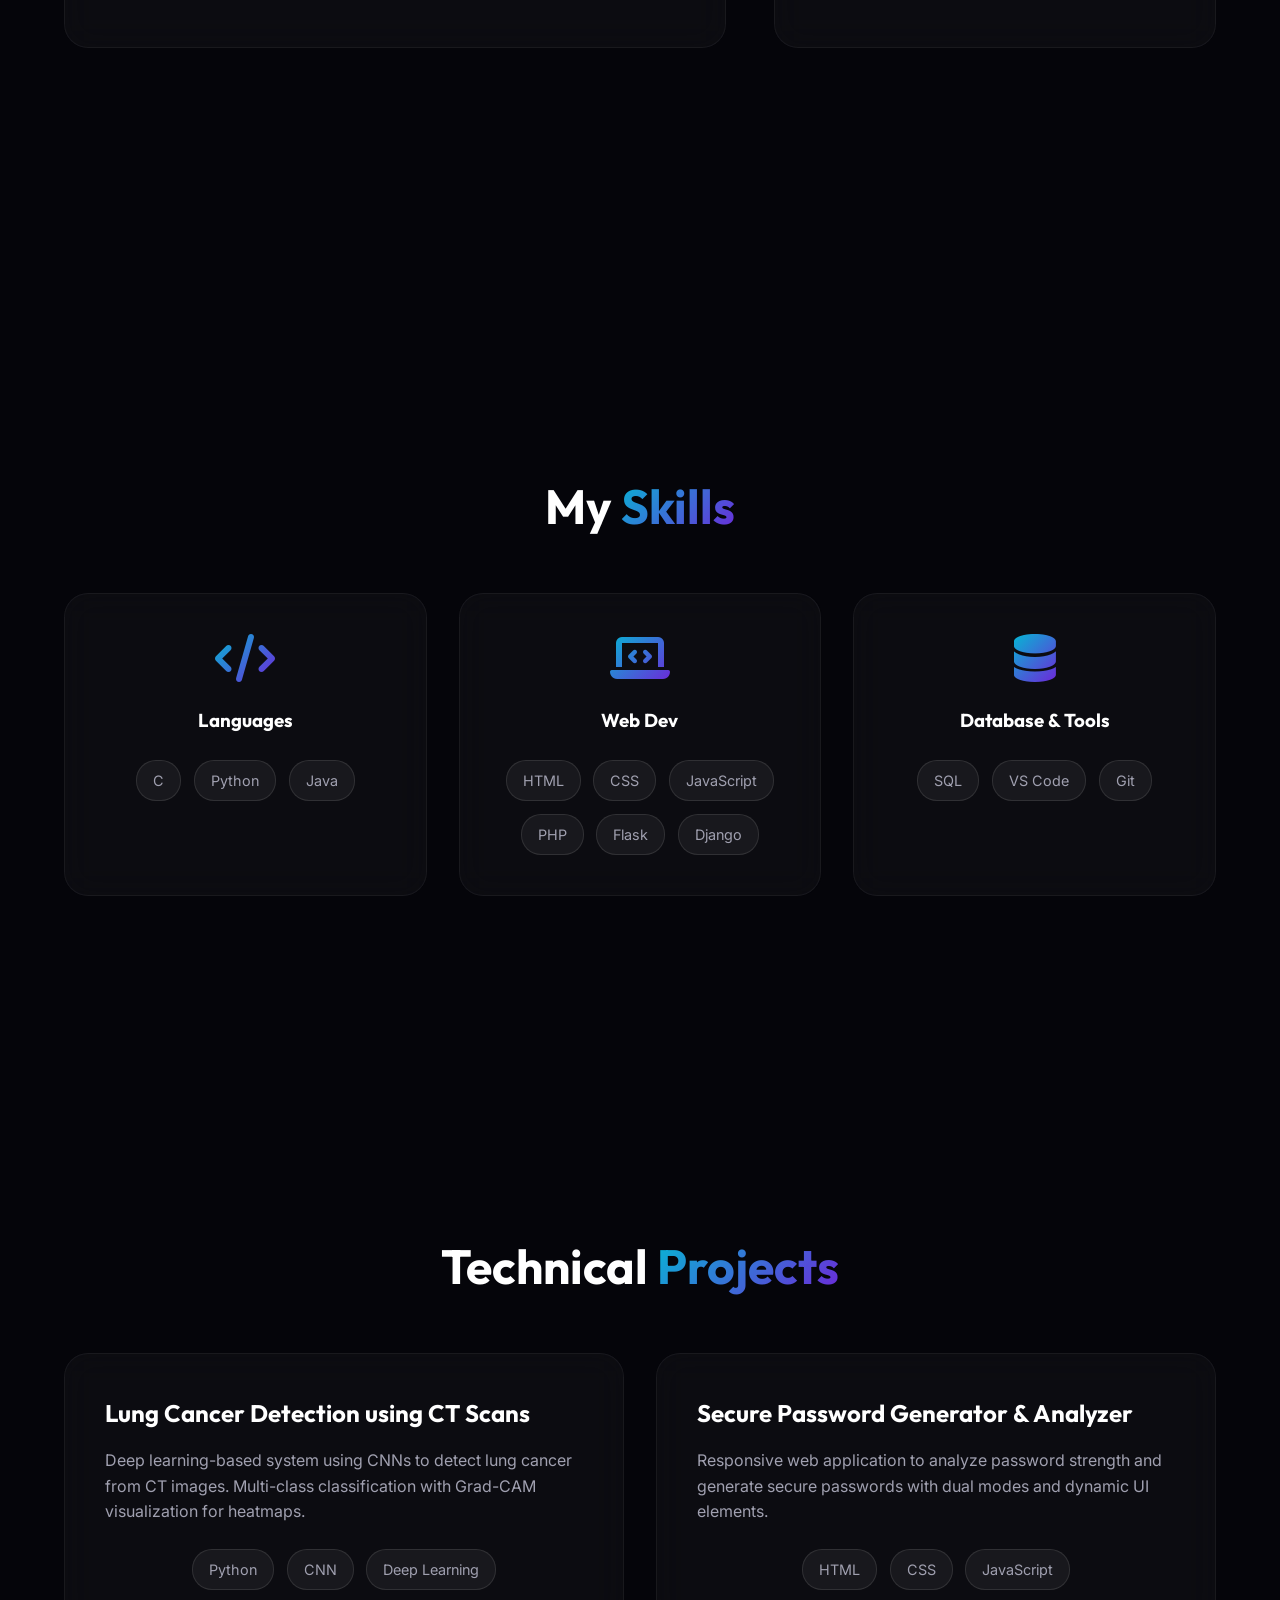
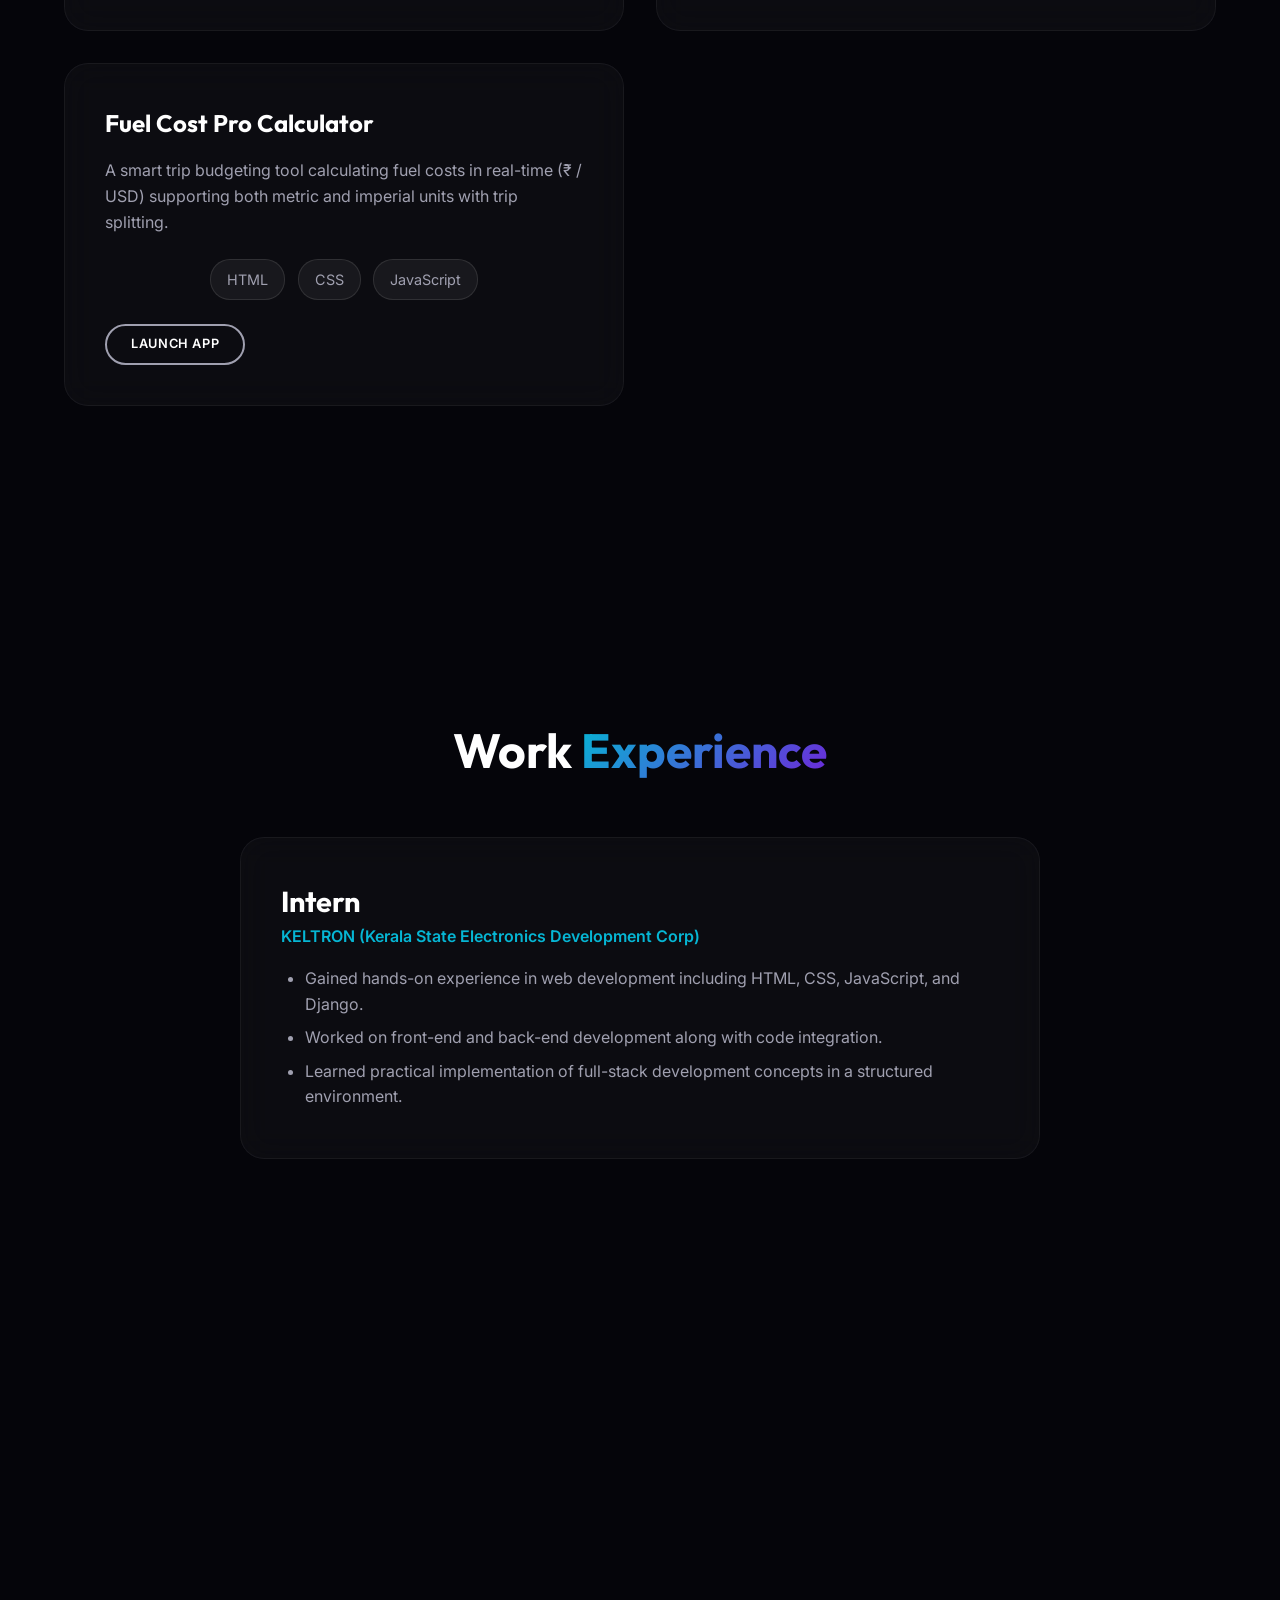
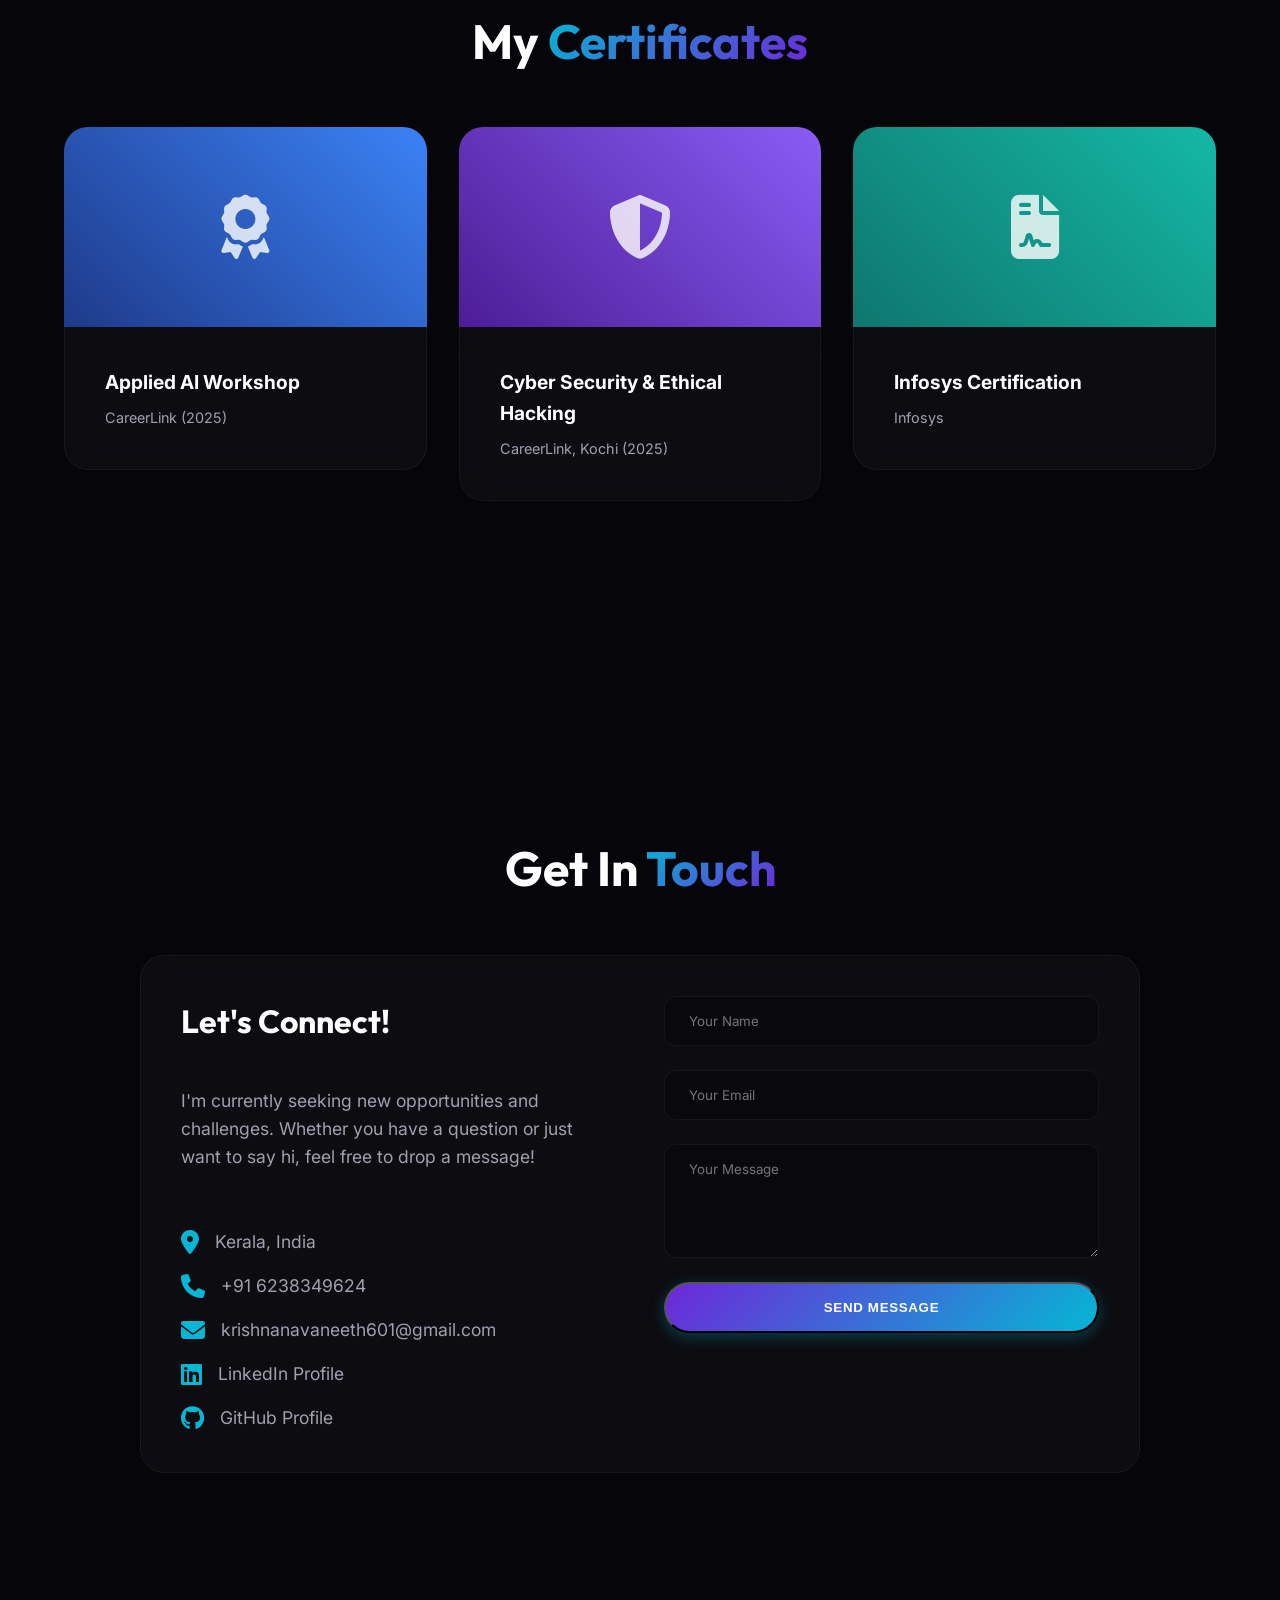
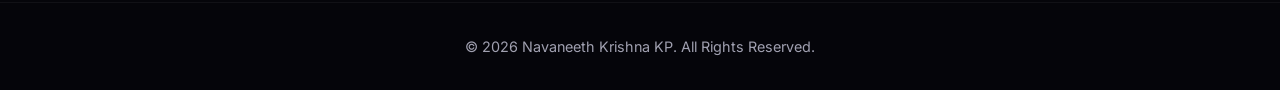
==== commit c0a76fd4: "Add Keltron internship and Infosys certificates" ====
--- a/index.html
+++ b/index.html
@@ -145,7 +145,7 @@
         <section id="experience" class="section">
             <h2 class="section-title">Work <span class="highlight">Experience</span></h2>
             <div class="experience-list">
-                <div class="experience-card glass-card">
+                <div class="experience-card glass-card" onclick="openModal('cert_keltron')" style="cursor: pointer;" title="Click to view certificate">
                     <div class="exp-header">
                         <h3>Intern</h3>
                         <span class="company">KELTRON (Kerala State Electronics Development Corp)</span>
@@ -179,6 +179,15 @@
                     <div class="cert-info glass-card">
                         <h3>Cyber Security & Ethical Hacking</h3>
                         <p>CareerLink, Kochi (2025)</p>
+                    </div>
+                </div>
+                <div class="cert-card" onclick="openModal('cert3')">
+                    <div class="cert-image bg-gradient-3">
+                        <i class="fa-solid fa-file-contract"></i>
+                    </div>
+                    <div class="cert-info glass-card">
+                        <h3>Infosys Certification</h3>
+                        <p>Infosys</p>
                     </div>
                 </div>
             </div>
--- a/style.css
+++ b/style.css
@@ -440,6 +440,10 @@
 
 .bg-gradient-2 {
     background: linear-gradient(45deg, #4c1d95, #8b5cf6);
+}
+
+.bg-gradient-3 {
+    background: linear-gradient(45deg, #0f766e, #14b8a6);
 }
 
 .cert-info {
